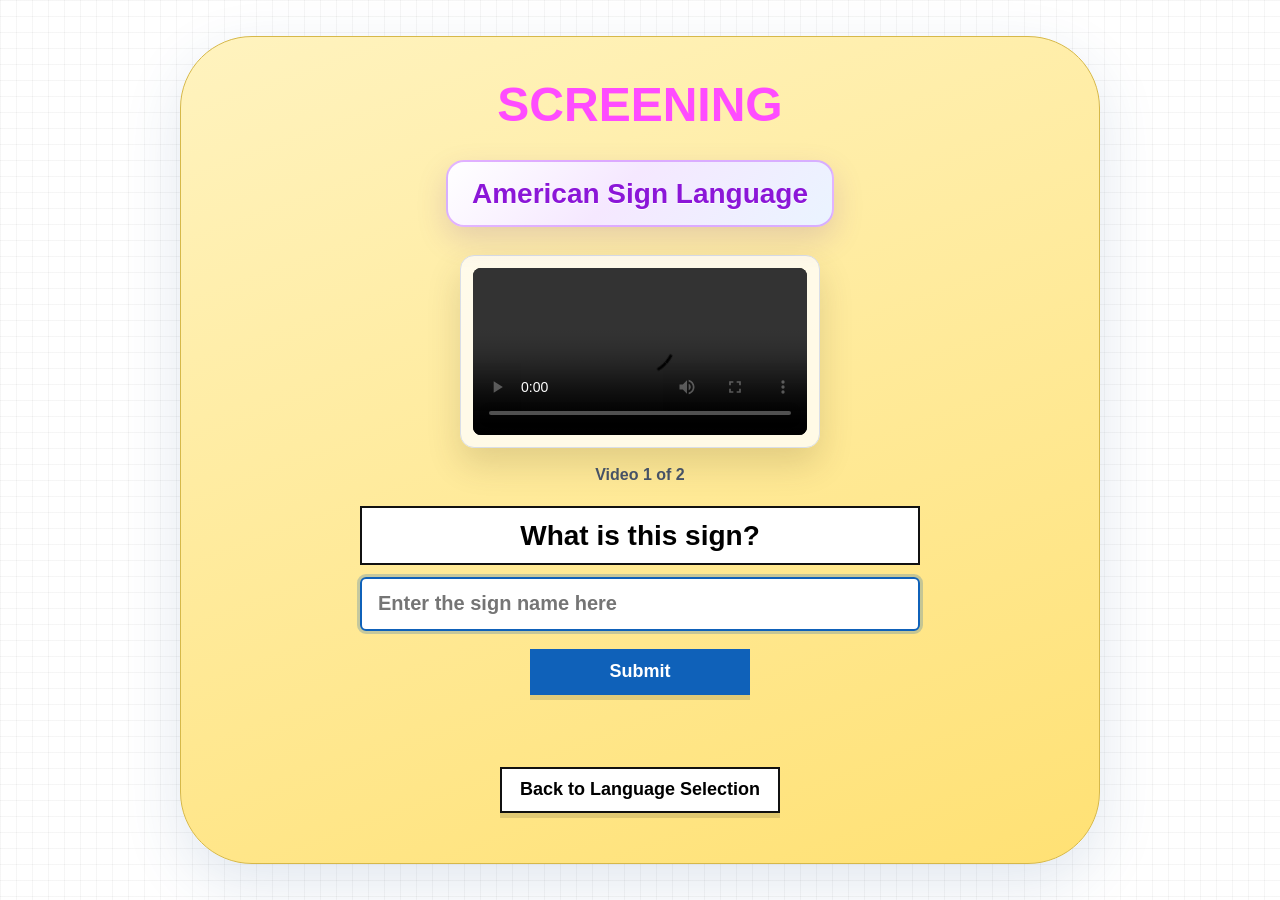
==== asl-screening.html @ ebe7147d "Update asl-screening.html" ====
<!DOCTYPE html>
<html lang="en">
<head>
  <meta charset="UTF-8">
  <meta name="viewport" content="width=device-width, initial-scale=1.0">
  <title>ASL Screening</title>
  <style>
    :root {
      --ink: #171717;
      --muted: #3f4652;
      --panel: #fff3bf;
      --panel-deep: #ffe174;
      --purple: #ff4cff;
      --blue: #0f61b9;
      --white: #ffffff;
      --border: #d6b849;
      --line: #d9dee7;
    }

    * {
      box-sizing: border-box;
    }

    body {
      margin: 0;
      min-height: 100vh;
      font-family: Arial, Helvetica, sans-serif;
      color: var(--ink);
      background:
        linear-gradient(rgba(20, 20, 20, 0.04) 1px, transparent 1px),
        linear-gradient(90deg, rgba(20, 20, 20, 0.04) 1px, transparent 1px),
        #ffffff;
      background-size: 16px 16px;
      display: grid;
      place-items: center;
      padding: 28px;
    }

    .screening-panel {
      width: min(920px, 100%);
      padding: 42px 32px 50px;
      border: 1px solid var(--border);
      border-radius: 72px;
      background: linear-gradient(160deg, var(--panel), var(--panel-deep));
      box-shadow: 0 20px 60px rgba(42, 84, 140, 0.14);
      text-align: center;
    }

    h1 {
      margin: 0 0 28px;
      color: var(--purple);
      font-size: clamp(32px, 4.2vw, 48px);
      line-height: 1.1;
      text-transform: uppercase;
      letter-spacing: 0;
    }

    .instruction {
      display: inline-flex;
      align-items: center;
      justify-content: center;
      margin: 0 0 28px;
      padding: 14px 24px;
      border: 2px solid rgba(191, 92, 255, 0.45);
      border-radius: 18px;
      background: linear-gradient(135deg, #ffffff 0%, #f5e8ff 45%, #eaf4ff 100%);
      color: #8b16d8;
      font-size: clamp(21px, 2.4vw, 28px);
      font-weight: 900;
      line-height: 1.25;
      box-shadow: 0 12px 30px rgba(111, 63, 160, 0.18);
      text-shadow: 0 1px 0 #ffffff;
    }

    .video-stage {
      width: min(620px, 100%);
      margin: 0 auto 28px;
    }

    .video-wrap {
      width: min(360px, 100%);
      margin: 0 auto;
      padding: 12px;
      border: 1px solid var(--line);
      border-radius: 14px;
      background: rgba(255, 255, 255, 0.76);
      box-shadow: 0 16px 34px rgba(70, 55, 20, 0.16);
    }

    video {
      display: block;
      width: 100%;
      max-height: 380px;
      border-radius: 8px;
      background: #111111;
    }

    .video-count {
      margin: -10px 0 22px;
      color: #465266;
      font-size: 16px;
      font-weight: 800;
    }

    .answer-box {
      width: min(560px, 100%);
      margin: 0 auto;
      display: grid;
      gap: 12px;
    }

    label {
      display: inline-block;
      padding: 10px 18px;
      border: 2px solid #111111;
      background: var(--white);
      color: #000000;
      font-size: clamp(22px, 2.3vw, 28px);
      font-weight: 900;
      line-height: 1.25;
    }

    input {
      width: 100%;
      min-height: 54px;
      padding: 12px 16px;
      border: 2px solid #111111;
      border-radius: 6px;
      background: var(--white);
      color: #111111;
      font-size: 20px;
      font-weight: 700;
    }

    input:focus {
      outline: 3px solid rgba(15, 97, 185, 0.24);
      border-color: var(--blue);
    }

    .actions {
      display: flex;
      flex-wrap: wrap;
      justify-content: center;
      gap: 12px;
      margin-top: 28px;
    }

    .button,
    button {
      display: inline-flex;
      align-items: center;
      justify-content: center;
      min-height: 46px;
      padding: 0 18px;
      border: 2px solid #111111;
      background: var(--white);
      color: #000000;
      font-size: 18px;
      font-weight: 900;
      text-decoration: none;
      box-shadow: 0 5px 0 rgba(0, 0, 0, 0.12);
      transition: transform 0.15s ease, box-shadow 0.15s ease, background 0.15s ease;
      cursor: pointer;
    }

    .button:hover,
    .button:focus,
    button:hover,
    button:focus {
      outline: 3px solid rgba(15, 97, 185, 0.22);
      background: #edf6ff;
      color: var(--blue);
      transform: translateY(-1px);
      box-shadow: 0 8px 0 rgba(0, 0, 0, 0.12);
    }

    .submit-button {
      width: min(220px, 100%);
      margin: 6px auto 0;
      background: var(--blue);
      border-color: var(--blue);
      color: var(--white);
    }

    .message {
      min-height: 24px;
      margin: 8px 0 0;
      color: var(--muted);
      font-size: 16px;
      font-weight: 800;
    }

    @media (max-width: 720px) {
      body {
        padding: 16px;
      }

      .screening-panel {
        padding: 34px 18px 38px;
        border-radius: 34px;
      }
    }
  </style>
</head>
<body>
  <main class="screening-panel">
    <h1>Screening</h1>
    <p class="instruction">American Sign Language</p>

    <div class="video-stage">
      <div class="video-wrap">
        <video id="screening-video" controls playsinline preload="metadata">
          <source id="video-source" src="asl_hello.mp4" type="video/mp4">
          Your browser does not support the video tag.
        </video>
      </div>
    </div>
    <p class="video-count" id="video-count">Video 1 of 2</p>

    <form class="answer-box" id="screening-form">
      <label for="sign-answer">What is this sign?</label>
      <input id="sign-answer" name="sign-answer" type="text" autocomplete="off" placeholder="Enter the sign name here">
      <button class="submit-button" type="submit">Submit</button>
      <p class="message" id="form-message" aria-live="polite"></p>
    </form>

    <div class="actions">
      <a class="button" href="screening-language.html">Back to Language Selection</a>
    </div>
  </main>

  <script>
    const GOOGLE_SCRIPT_URL = "https://script.google.com/macros/s/AKfycbzDVZqyogK4lpCevhRALceTpyXuHDV6m3b1phyiRmlalIkYNv28wudxF6PMfZO03BHD/exec";
    const videos = [
      { file: "asl_hello.mp4", label: "Video 1" },
      { file: "asl_goodbye.mp4", label: "Video 2" }
    ];

    sessionStorage.setItem("selected_language", "ASL");
    sessionStorage.setItem("screening_complete", "false");

    const form = document.getElementById("screening-form");
    const answerInput = document.getElementById("sign-answer");
    const message = document.getElementById("form-message");
    const video = document.getElementById("screening-video");
    const videoSource = document.getElementById("video-source");
    const videoCount = document.getElementById("video-count");
    const submitButton = form.querySelector(".submit-button");

    let currentVideoIndex = 0;

    function getParticipantId() {
      const existingId = sessionStorage.getItem("participant_id");
      if (existingId) {
        return existingId;
      }

      const newId = crypto.randomUUID
        ? crypto.randomUUID()
        : `participant-${Date.now()}-${Math.random().toString(16).slice(2)}`;

      sessionStorage.setItem("participant_id", newId);
      return newId;
    }

    function showCurrentVideo() {
      const currentVideo = videos[currentVideoIndex];
      video.pause();
      videoSource.src = currentVideo.file;
      video.load();
      videoCount.textContent = `Video ${currentVideoIndex + 1} of ${videos.length}`;
      answerInput.value = "";
      message.textContent = "";
      answerInput.focus();
    }

    function sendScreeningResponse(payload) {
      fetch(GOOGLE_SCRIPT_URL, {
        method: "POST",
        mode: "no-cors",
        body: payload
      }).catch((error) => {
        console.error("Screening submission failed:", error);
      });
    }

    form.addEventListener("submit", (event) => {
      event.preventDefault();

      const answer = answerInput.value.trim();
      if (!answer) {
        message.textContent = "Please enter your answer before submitting.";
        answerInput.focus();
        return;
      }

      const payload = new FormData();
      payload.append("participant_id", getParticipantId());
      payload.append("language", "American Sign Language");
      payload.append("question", "What is this sign?");
      payload.append("video", videos[currentVideoIndex].file);
      payload.append("response", answer);

      sendScreeningResponse(payload);

      if (currentVideoIndex < videos.length - 1) {
        currentVideoIndex += 1;
        showCurrentVideo();
        message.textContent = "Response submitted. Please answer the next video.";
      } else {
        message.textContent = "All screening responses submitted. Redirecting...";
        sessionStorage.setItem("screening_complete", "true");
        answerInput.disabled = true;
        submitButton.disabled = true;
        submitButton.textContent = "Screening Complete";

        setTimeout(() => {
          window.location.href = "screening-completed.html";
        }, 500);
      }
    });

    showCurrentVideo();
  </script>
</body>
</html>
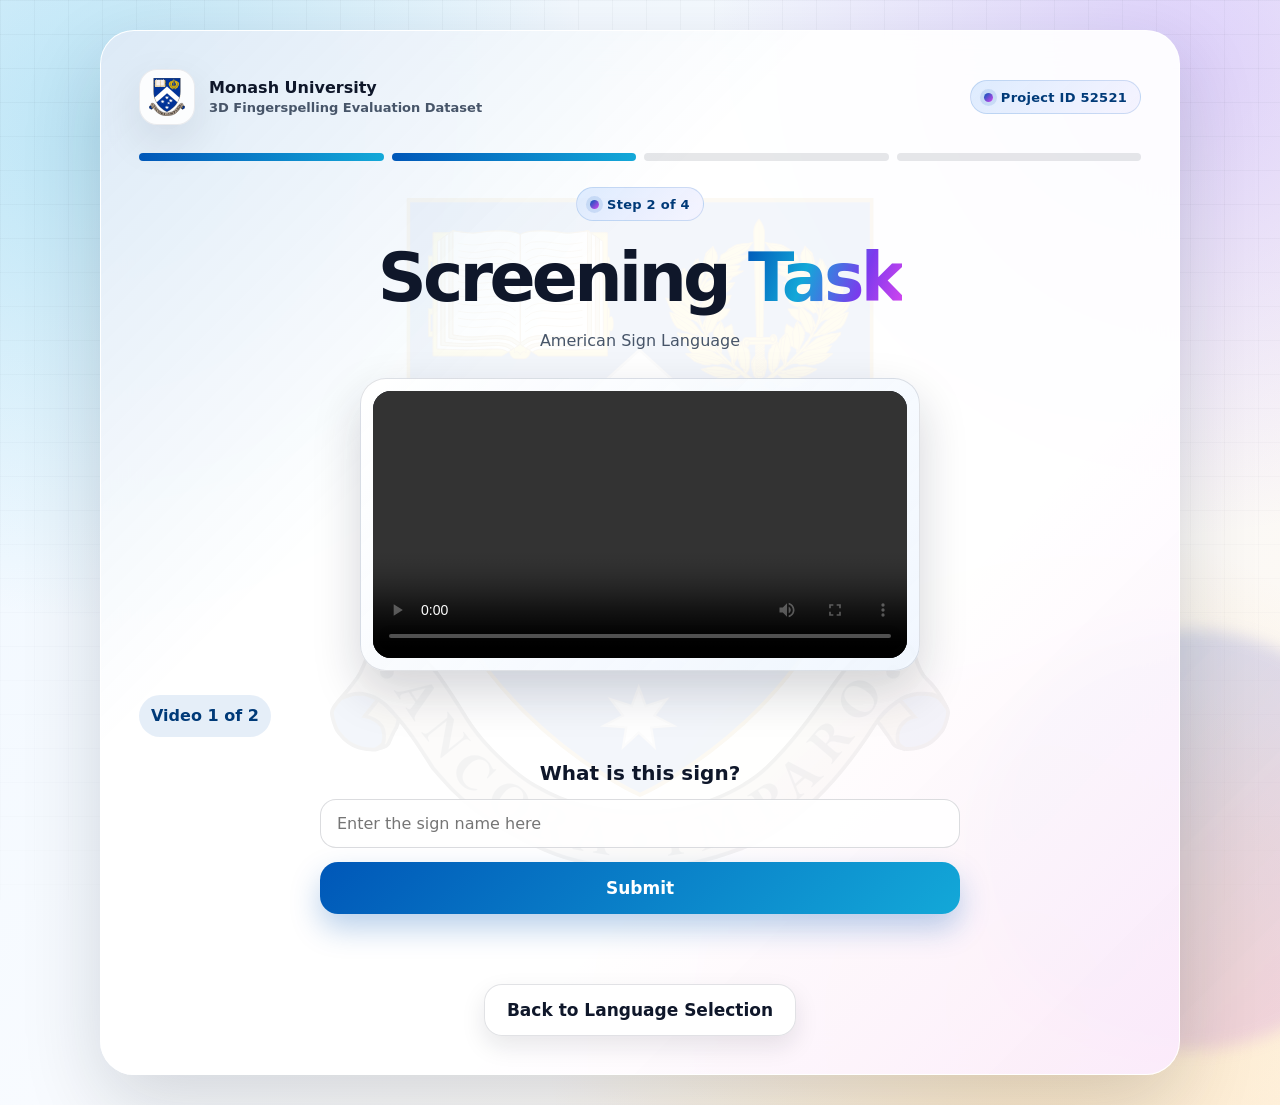
==== commit eda5b5b7: "Update asl-screening.html" ====
--- a/asl-screening.html
+++ b/asl-screening.html
@@ -5,231 +5,481 @@
   <meta name="viewport" content="width=device-width, initial-scale=1.0">
   <title>ASL Screening</title>
   <style>
-    :root {
-      --ink: #171717;
-      --muted: #3f4652;
-      --panel: #fff3bf;
-      --panel-deep: #ffe174;
-      --purple: #ff4cff;
-      --blue: #0f61b9;
-      --white: #ffffff;
-      --border: #d6b849;
-      --line: #d9dee7;
-    }
-
-    * {
-      box-sizing: border-box;
-    }
-
-    body {
-      margin: 0;
-      min-height: 100vh;
-      font-family: Arial, Helvetica, sans-serif;
-      color: var(--ink);
-      background:
-        linear-gradient(rgba(20, 20, 20, 0.04) 1px, transparent 1px),
-        linear-gradient(90deg, rgba(20, 20, 20, 0.04) 1px, transparent 1px),
-        #ffffff;
-      background-size: 16px 16px;
-      display: grid;
-      place-items: center;
-      padding: 28px;
-    }
-
-    .screening-panel {
-      width: min(920px, 100%);
-      padding: 42px 32px 50px;
-      border: 1px solid var(--border);
-      border-radius: 72px;
-      background: linear-gradient(160deg, var(--panel), var(--panel-deep));
-      box-shadow: 0 20px 60px rgba(42, 84, 140, 0.14);
-      text-align: center;
-    }
-
-    h1 {
-      margin: 0 0 28px;
-      color: var(--purple);
-      font-size: clamp(32px, 4.2vw, 48px);
-      line-height: 1.1;
-      text-transform: uppercase;
-      letter-spacing: 0;
-    }
-
-    .instruction {
-      display: inline-flex;
-      align-items: center;
-      justify-content: center;
-      margin: 0 0 28px;
-      padding: 14px 24px;
-      border: 2px solid rgba(191, 92, 255, 0.45);
-      border-radius: 18px;
-      background: linear-gradient(135deg, #ffffff 0%, #f5e8ff 45%, #eaf4ff 100%);
-      color: #8b16d8;
-      font-size: clamp(21px, 2.4vw, 28px);
-      font-weight: 900;
-      line-height: 1.25;
-      box-shadow: 0 12px 30px rgba(111, 63, 160, 0.18);
-      text-shadow: 0 1px 0 #ffffff;
-    }
-
-    .video-stage {
-      width: min(620px, 100%);
-      margin: 0 auto 28px;
-    }
-
-    .video-wrap {
-      width: min(360px, 100%);
-      margin: 0 auto;
-      padding: 12px;
-      border: 1px solid var(--line);
-      border-radius: 14px;
-      background: rgba(255, 255, 255, 0.76);
-      box-shadow: 0 16px 34px rgba(70, 55, 20, 0.16);
-    }
-
-    video {
-      display: block;
-      width: 100%;
-      max-height: 380px;
-      border-radius: 8px;
-      background: #111111;
-    }
-
-    .video-count {
-      margin: -10px 0 22px;
-      color: #465266;
-      font-size: 16px;
-      font-weight: 800;
-    }
-
-    .answer-box {
-      width: min(560px, 100%);
-      margin: 0 auto;
-      display: grid;
-      gap: 12px;
-    }
-
-    label {
-      display: inline-block;
-      padding: 10px 18px;
-      border: 2px solid #111111;
-      background: var(--white);
-      color: #000000;
-      font-size: clamp(22px, 2.3vw, 28px);
-      font-weight: 900;
-      line-height: 1.25;
-    }
-
-    input {
-      width: 100%;
-      min-height: 54px;
-      padding: 12px 16px;
-      border: 2px solid #111111;
-      border-radius: 6px;
-      background: var(--white);
-      color: #111111;
-      font-size: 20px;
-      font-weight: 700;
-    }
-
-    input:focus {
-      outline: 3px solid rgba(15, 97, 185, 0.24);
-      border-color: var(--blue);
-    }
-
-    .actions {
-      display: flex;
-      flex-wrap: wrap;
-      justify-content: center;
-      gap: 12px;
-      margin-top: 28px;
-    }
-
-    .button,
-    button {
-      display: inline-flex;
-      align-items: center;
-      justify-content: center;
-      min-height: 46px;
-      padding: 0 18px;
-      border: 2px solid #111111;
-      background: var(--white);
-      color: #000000;
-      font-size: 18px;
-      font-weight: 900;
-      text-decoration: none;
-      box-shadow: 0 5px 0 rgba(0, 0, 0, 0.12);
-      transition: transform 0.15s ease, box-shadow 0.15s ease, background 0.15s ease;
-      cursor: pointer;
-    }
-
-    .button:hover,
-    .button:focus,
-    button:hover,
-    button:focus {
-      outline: 3px solid rgba(15, 97, 185, 0.22);
-      background: #edf6ff;
-      color: var(--blue);
-      transform: translateY(-1px);
-      box-shadow: 0 8px 0 rgba(0, 0, 0, 0.12);
-    }
-
-    .submit-button {
-      width: min(220px, 100%);
-      margin: 6px auto 0;
-      background: var(--blue);
-      border-color: var(--blue);
-      color: var(--white);
-    }
-
-    .message {
-      min-height: 24px;
-      margin: 8px 0 0;
-      color: var(--muted);
-      font-size: 16px;
-      font-weight: 800;
-    }
-
-    @media (max-width: 720px) {
-      body {
-        padding: 16px;
-      }
-
-      .screening-panel {
-        padding: 34px 18px 38px;
-        border-radius: 34px;
-      }
-    }
+
+:root{
+  --monash:#0057b8;
+  --monash-dark:#003a78;
+  --sky:#13a8d8;
+  --violet:#7c3aed;
+  --magenta:#d946ef;
+  --amber:#f59e0b;
+  --success:#138a5b;
+  --ink:#0f172a;
+  --muted:#475569;
+  --soft:#f8fafc;
+  --panel:rgba(255,255,255,.92);
+  --panel-strong:#ffffff;
+  --line:rgba(15,23,42,.12);
+  --shadow:0 28px 80px rgba(15,23,42,.16);
+  --shadow-soft:0 16px 44px rgba(15,23,42,.10);
+  --radius-xl:34px;
+  --radius-lg:24px;
+  --radius-md:16px;
+  --focus:0 0 0 4px rgba(0,87,184,.22);
+}
+
+*{box-sizing:border-box;}
+
+html{scroll-behavior:smooth;}
+
+body{
+  margin:0;
+  min-height:100vh;
+  font-family:Inter, ui-sans-serif, system-ui, -apple-system, BlinkMacSystemFont, "Segoe UI", Arial, Helvetica, sans-serif;
+  color:var(--ink);
+  background:
+    radial-gradient(circle at 8% 12%, rgba(19,168,216,.24), transparent 32%),
+    radial-gradient(circle at 92% 6%, rgba(124,58,237,.22), transparent 30%),
+    radial-gradient(circle at 80% 90%, rgba(245,158,11,.20), transparent 34%),
+    linear-gradient(135deg,#eef7ff 0%,#f8fbff 48%,#fff7ed 100%);
+  padding:30px;
+  position:relative;
+}
+
+body::before{
+  content:"";
+  position:fixed;
+  inset:0;
+  pointer-events:none;
+  background-image:
+    linear-gradient(rgba(15,23,42,.045) 1px, transparent 1px),
+    linear-gradient(90deg, rgba(15,23,42,.045) 1px, transparent 1px);
+  background-size:34px 34px;
+  mask-image:linear-gradient(to bottom, rgba(0,0,0,.75), rgba(0,0,0,.18));
+}
+
+body::after{
+  content:"";
+  position:fixed;
+  width:420px;
+  height:420px;
+  right:-120px;
+  bottom:-150px;
+  border-radius:50%;
+  background:linear-gradient(135deg, rgba(0,87,184,.18), rgba(217,70,239,.16));
+  filter:blur(8px);
+  pointer-events:none;
+}
+
+button,input,textarea,select{font:inherit;}
+
+a{color:inherit;}
+
+.app-shell,.page{
+  width:min(1120px,100%);
+  margin:0 auto;
+  position:relative;
+  z-index:1;
+}
+
+.app-shell.centered,.home-shell{
+  min-height:calc(100vh - 60px);
+  display:grid;
+  place-items:center;
+}
+
+.home-panel,.container,.screening-panel,.evaluation-panel,.header-panel,.content-card,.selection-panel,.completion-card{
+  width:min(1080px,100%);
+  margin:0 auto;
+  background:var(--panel);
+  border:1px solid rgba(255,255,255,.78);
+  border-radius:var(--radius-xl);
+  box-shadow:var(--shadow);
+  backdrop-filter:blur(18px);
+  position:relative;
+  overflow:hidden;
+}
+
+.home-panel,.container,.screening-panel,.evaluation-panel,.selection-panel,.completion-card{
+  padding:38px;
+}
+
+.home-panel::before,.container::before,.screening-panel::before,.evaluation-panel::before,.content-card::before,.completion-card::before{
+  content:"";
+  position:absolute;
+  inset:0;
+  background:url("Arms_of_Monash_University.svg") center 45% no-repeat;
+  background-size:min(620px,74vw);
+  opacity:.045;
+  pointer-events:none;
+}
+
+.home-panel::after,.container::after,.screening-panel::after,.evaluation-panel::after,.content-card::after,.completion-card::after{
+  content:"";
+  position:absolute;
+  inset:0;
+  background:
+    linear-gradient(135deg, rgba(0,87,184,.12), transparent 34%),
+    linear-gradient(315deg, rgba(217,70,239,.10), transparent 34%);
+  pointer-events:none;
+}
+
+.content,.panel-content,.home-panel > *, .screening-panel > *, .evaluation-panel > *, .container > *, .content-card > *, .completion-card > *{
+  position:relative;
+  z-index:1;
+}
+
+.brand-row{
+  display:flex;
+  align-items:center;
+  justify-content:space-between;
+  gap:18px;
+  margin-bottom:28px;
+}
+
+.brand-left{
+  display:flex;
+  align-items:center;
+  gap:14px;
+}
+
+.logo-tile{
+  width:56px;
+  height:56px;
+  border-radius:18px;
+  background:rgba(255,255,255,.88);
+  display:grid;
+  place-items:center;
+  box-shadow:var(--shadow-soft);
+  border:1px solid rgba(15,23,42,.08);
+  flex:0 0 auto;
+}
+
+.logo-tile img{width:38px;height:38px;object-fit:contain;}
+
+.brand-title{font-weight:900;color:var(--ink);line-height:1.15;}
+.brand-subtitle{font-size:13px;color:var(--muted);font-weight:800;margin-top:3px;}
+
+.project-pill,.eyebrow{
+  display:inline-flex;
+  align-items:center;
+  gap:8px;
+  min-height:34px;
+  padding:7px 13px;
+  border-radius:999px;
+  color:var(--monash-dark);
+  background:linear-gradient(135deg, rgba(219,234,254,.92), rgba(245,243,255,.94));
+  border:1px solid rgba(0,87,184,.16);
+  font-size:13px;
+  font-weight:900;
+  letter-spacing:.02em;
+}
+
+.eyebrow::before,.project-pill::before{
+  content:"";
+  width:9px;
+  height:9px;
+  border-radius:50%;
+  background:linear-gradient(135deg,var(--monash),var(--magenta));
+  box-shadow:0 0 0 4px rgba(0,87,184,.12);
+}
+
+h1{
+  margin:12px 0 14px;
+  font-size:clamp(34px,5.6vw,68px);
+  line-height:.98;
+  letter-spacing:-.055em;
+  color:var(--ink);
+}
+
+h1 .accent, .gradient-text{
+  background:linear-gradient(110deg,var(--monash) 0%,var(--sky) 38%,var(--violet) 72%,var(--magenta) 100%);
+  -webkit-background-clip:text;
+  background-clip:text;
+  color:transparent;
+}
+
+h2{
+  margin:0 0 14px;
+  font-size:clamp(26px,3.2vw,40px);
+  line-height:1.1;
+  letter-spacing:-.025em;
+}
+
+h3{margin:0 0 12px;font-size:20px;line-height:1.25;color:var(--ink);}
+
+.subtitle,.lead,.instruction,.ready,p,li{
+  color:var(--muted);
+  line-height:1.65;
+}
+
+.lead,.subtitle{font-size:clamp(17px,2vw,22px);font-weight:700;max-width:820px;}
+
+.lead.center,.subtitle.center{text-align:center;margin-left:auto;margin-right:auto;}
+
+.section-title{text-align:center;margin-bottom:24px;}
+.section-title .eyebrow{margin-bottom:12px;}
+
+.menu,.menu-grid,.language-menu,.actions{
+  display:flex;
+  flex-wrap:wrap;
+  gap:16px;
+  align-items:center;
+  justify-content:center;
+}
+
+.menu,.menu-grid,.language-menu{margin-top:34px;}
+
+.menu a,.menu-card,.language-menu a,.button,button,.back-link{
+  min-height:52px;
+  border:0;
+  border-radius:18px;
+  display:inline-flex;
+  align-items:center;
+  justify-content:center;
+  gap:10px;
+  padding:14px 22px;
+  text-decoration:none;
+  background:linear-gradient(135deg,var(--monash),var(--sky));
+  color:#fff;
+  font-weight:900;
+  font-size:17px;
+  box-shadow:0 14px 30px rgba(0,87,184,.28);
+  transition:transform .18s ease, box-shadow .18s ease, filter .18s ease;
+  cursor:pointer;
+}
+
+.menu a:hover,.menu a:focus,.menu-card:hover,.menu-card:focus,.language-menu a:hover,.language-menu a:focus,.button:hover,.button:focus,button:hover,button:focus,.back-link:hover,.back-link:focus{
+  transform:translateY(-2px);
+  filter:saturate(1.06);
+  box-shadow:0 20px 42px rgba(0,87,184,.34);
+  outline:none;
+}
+
+.menu a:focus-visible,.menu-card:focus-visible,.language-menu a:focus-visible,.button:focus-visible,button:focus-visible,.back-link:focus-visible,input:focus-visible,textarea:focus-visible,select:focus-visible{
+  outline:none;
+  box-shadow:var(--focus),0 20px 42px rgba(0,87,184,.28);
+}
+
+.button.secondary,.back-link,.menu a.secondary,.secondary{
+  background:rgba(255,255,255,.9);
+  color:var(--ink);
+  border:1px solid rgba(15,23,42,.12);
+  box-shadow:0 10px 24px rgba(15,23,42,.10);
+}
+
+.button.ghost{
+  background:rgba(255,255,255,.55);
+  color:var(--monash-dark);
+  border:1px solid rgba(0,87,184,.16);
+  box-shadow:none;
+}
+
+.success{color:var(--success);font-weight:900;}
+
+.info-strip{
+  display:grid;
+  grid-template-columns:repeat(3,minmax(0,1fr));
+  gap:12px;
+  margin-top:34px;
+}
+
+.info-card,.question,.question-card,.notice,.important-note{
+  background:rgba(255,255,255,.74);
+  border:1px solid rgba(15,23,42,.10);
+  border-radius:var(--radius-md);
+  padding:18px 20px;
+  box-shadow:0 10px 28px rgba(15,23,42,.06);
+}
+
+.info-card strong{display:block;color:var(--ink);font-size:15px;margin-bottom:4px;}
+.info-card span{color:var(--muted);font-size:14px;font-weight:700;}
+
+form{margin-top:26px;}
+.question{margin-top:16px;}
+.question h3{color:var(--monash-dark);}
+
+label{
+  color:var(--ink);
+  font-weight:750;
+}
+
+.choice-list label,.question label{
+  display:flex;
+  align-items:flex-start;
+  gap:10px;
+  margin:10px 0;
+  padding:12px 14px;
+  border-radius:14px;
+  background:rgba(255,255,255,.72);
+  border:1px solid rgba(15,23,42,.08);
+  transition:background .15s ease,border-color .15s ease,transform .15s ease;
+}
+
+.choice-list label:hover,.question label:hover{
+  background:#fff;
+  border-color:rgba(0,87,184,.22);
+  transform:translateX(2px);
+}
+
+input[type="radio"]{margin-top:3px;accent-color:var(--monash);}
+
+input[type="text"],textarea,select{
+  width:100%;
+  border:1px solid rgba(15,23,42,.15);
+  border-radius:16px;
+  background:rgba(255,255,255,.92);
+  color:var(--ink);
+  padding:14px 16px;
+  font-size:16px;
+  box-shadow:inset 0 1px 0 rgba(255,255,255,.7);
+}
+
+textarea{min-height:120px;resize:vertical;}
+
+button:disabled{opacity:.68;cursor:not-allowed;filter:grayscale(.2);}
+
+.participant strong,.participant-code{
+  display:inline-flex;
+  max-width:100%;
+  margin-top:10px;
+  padding:10px 14px;
+  border-radius:14px;
+  background:rgba(15,23,42,.05);
+  color:var(--monash-dark);
+  overflow-wrap:anywhere;
+}
+
+.video-stage,.video-wrap{
+  width:min(560px,100%);
+  margin:24px auto 14px;
+}
+
+.video-wrap{
+  border-radius:26px;
+  padding:12px;
+  background:linear-gradient(135deg,rgba(255,255,255,.95),rgba(239,246,255,.86));
+  border:1px solid rgba(15,23,42,.12);
+  box-shadow:0 20px 48px rgba(15,23,42,.18);
+}
+
+video{
+  width:100%;
+  display:block;
+  border-radius:18px;
+  background:#0b1220;
+  max-height:440px;
+}
+
+.video-count{
+  display:inline-flex;
+  padding:8px 12px;
+  border-radius:999px;
+  margin:10px 0 24px;
+  background:rgba(0,87,184,.10);
+  color:var(--monash-dark);
+  font-weight:900;
+}
+
+.answer-box{width:min(640px,100%);margin:0 auto;display:grid;gap:14px;}
+.answer-box > label{font-size:20px;font-weight:900;text-align:center;}
+
+.speed-row{
+  display:flex;
+  justify-content:center;
+  align-items:center;
+  gap:12px;
+  margin:0 0 24px;
+}
+.speed-row select{width:auto;min-width:120px;}
+
+.question-card{margin-bottom:16px;}
+.question-title{font-weight:900;color:var(--ink);font-size:18px;margin:0 0 8px;}
+.scale-help{font-size:14px;color:var(--muted);font-weight:700;margin:0 0 12px;}
+.slider-row{display:grid;grid-template-columns:1fr auto;gap:14px;align-items:center;}
+input[type="range"]{width:100%;accent-color:var(--monash);}
+.rating-value{min-width:54px;padding:8px 12px;border-radius:14px;background:linear-gradient(135deg,var(--monash),var(--violet));color:white;text-align:center;font-weight:900;}
+.scale-labels{display:flex;justify-content:space-between;color:var(--muted);font-size:13px;font-weight:800;margin-top:6px;}
+.message{min-height:24px;text-align:center;color:var(--muted);font-weight:850;}
+.complete{font-size:22px;color:var(--success);}
+.hidden{display:none!important;}
+
+.content-card{padding:34px;margin-top:24px;}
+.content-card p,.content-card li{font-size:17px;}
+.important-note{border-left:6px solid var(--amber);background:rgba(255,251,235,.82);}
+.notice{border-left:6px solid var(--monash);}
+footer{position:relative;z-index:1;text-align:center;margin:20px 0 0;color:var(--muted);font-weight:700;font-size:14px;}
+
+.progress-row{
+  display:grid;
+  grid-template-columns:repeat(4,1fr);
+  gap:8px;
+  margin:0 0 26px;
+}
+.progress-step{
+  min-height:8px;
+  border-radius:999px;
+  background:rgba(15,23,42,.10);
+  overflow:hidden;
+}
+.progress-step.active{background:linear-gradient(90deg,var(--monash),var(--sky));}
+
+@media (max-width:820px){
+  body{padding:18px;}
+  .home-panel,.container,.screening-panel,.evaluation-panel,.selection-panel,.completion-card,.content-card{padding:24px;border-radius:24px;}
+  .brand-row{align-items:flex-start;flex-direction:column;}
+  .info-strip{grid-template-columns:1fr;}
+  .menu,.menu-grid,.language-menu,.actions{display:grid;grid-template-columns:1fr;width:100%;}
+  .menu a,.menu-card,.language-menu a,.button,button,.back-link{width:100%;}
+  .slider-row{grid-template-columns:1fr;}
+  .rating-value{justify-self:center;}
+  h1{font-size:clamp(32px,11vw,50px);}
+}
+
   </style>
 </head>
 <body>
-  <main class="screening-panel">
-    <h1>Screening</h1>
-    <p class="instruction">American Sign Language</p>
-
-    <div class="video-stage">
-      <div class="video-wrap">
-        <video id="screening-video" controls playsinline preload="metadata">
-          <source id="video-source" src="asl_hello.mp4" type="video/mp4">
-          Your browser does not support the video tag.
-        </video>
+  <main class="app-shell">
+    <section class="screening-panel">
+      <div class="brand-row">
+  <div class="brand-left">
+    <div class="logo-tile"><img src="Arms_of_Monash_University.svg" alt="Monash University logo"></div>
+    <div>
+      <div class="brand-title">Monash University</div>
+      <div class="brand-subtitle">3D Fingerspelling Evaluation Dataset</div>
+    </div>
+  </div>
+  <div class="project-pill">Project ID 52521</div>
+</div>
+      <div class="progress-row" aria-label="Progress">
+        <div class="progress-step active"></div><div class="progress-step active"></div><div class="progress-step"></div><div class="progress-step"></div>
       </div>
-    </div>
-    <p class="video-count" id="video-count">Video 1 of 2</p>
-
-    <form class="answer-box" id="screening-form">
-      <label for="sign-answer">What is this sign?</label>
-      <input id="sign-answer" name="sign-answer" type="text" autocomplete="off" placeholder="Enter the sign name here">
-      <button class="submit-button" type="submit">Submit</button>
-      <p class="message" id="form-message" aria-live="polite"></p>
-    </form>
-
-    <div class="actions">
-      <a class="button" href="screening-language.html">Back to Language Selection</a>
-    </div>
+      <div class="section-title">
+        <span class="eyebrow">Step 2 of 4</span>
+        <h1>Screening <span class="gradient-text">Task</span></h1>
+        <p class="instruction">American Sign Language</p>
+      </div>
+      <div class="video-stage">
+        <div class="video-wrap">
+          <video id="screening-video" controls playsinline preload="metadata">
+            <source id="video-source" src="asl_hello.mp4" type="video/mp4">
+            Your browser does not support the video tag.
+          </video>
+        </div>
+      </div>
+      <p class="video-count" id="video-count">Video 1 of 2</p>
+      <form class="answer-box" id="screening-form">
+        <label for="sign-answer">What is this sign?</label>
+        <input id="sign-answer" name="sign-answer" type="text" autocomplete="off" placeholder="Enter the sign name here">
+        <button class="submit-button" type="submit">Submit</button>
+        <p class="message" id="form-message" aria-live="polite"></p>
+      </form>
+      <div class="actions">
+        <a class="button secondary" href="screening-language.html">Back to Language Selection</a>
+      </div>
+    </section>
   </main>
-
-  <script>
+<script>
     const GOOGLE_SCRIPT_URL = "https://script.google.com/macros/s/AKfycbzDVZqyogK4lpCevhRALceTpyXuHDV6m3b1phyiRmlalIkYNv28wudxF6PMfZO03BHD/exec";
     const videos = [
       { file: "asl_hello.mp4", label: "Video 1" },
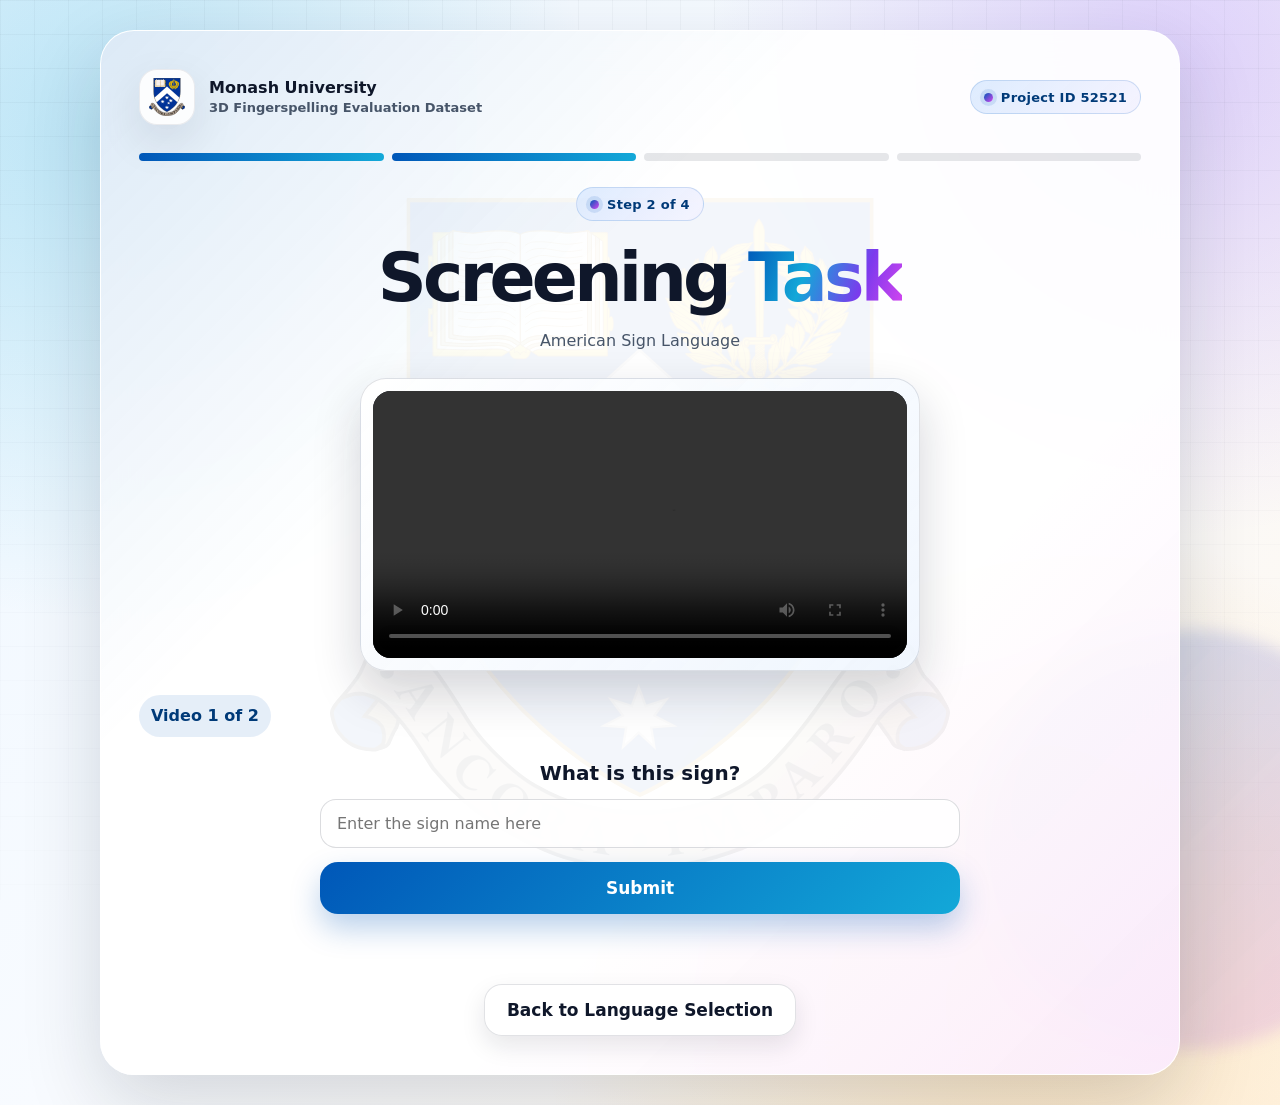
==== commit 5f352546: "Update Google Script URL in asl-screening.html" ====
--- a/asl-screening.html
+++ b/asl-screening.html
@@ -480,7 +480,7 @@
     </section>
   </main>
 <script>
-    const GOOGLE_SCRIPT_URL = "https://script.google.com/macros/s/AKfycbzDVZqyogK4lpCevhRALceTpyXuHDV6m3b1phyiRmlalIkYNv28wudxF6PMfZO03BHD/exec";
+    const GOOGLE_SCRIPT_URL = "https://script.google.com/macros/s/AKfycbxkQe99m8zYBvr2MfjFW0rwKmVHvtjaLrlW6s-R6_vLBJzK9pwRgno3Kd0NSuM8r8AG/exec";
     const videos = [
       { file: "asl_hello.mp4", label: "Video 1" },
       { file: "asl_goodbye.mp4", label: "Video 2" }
